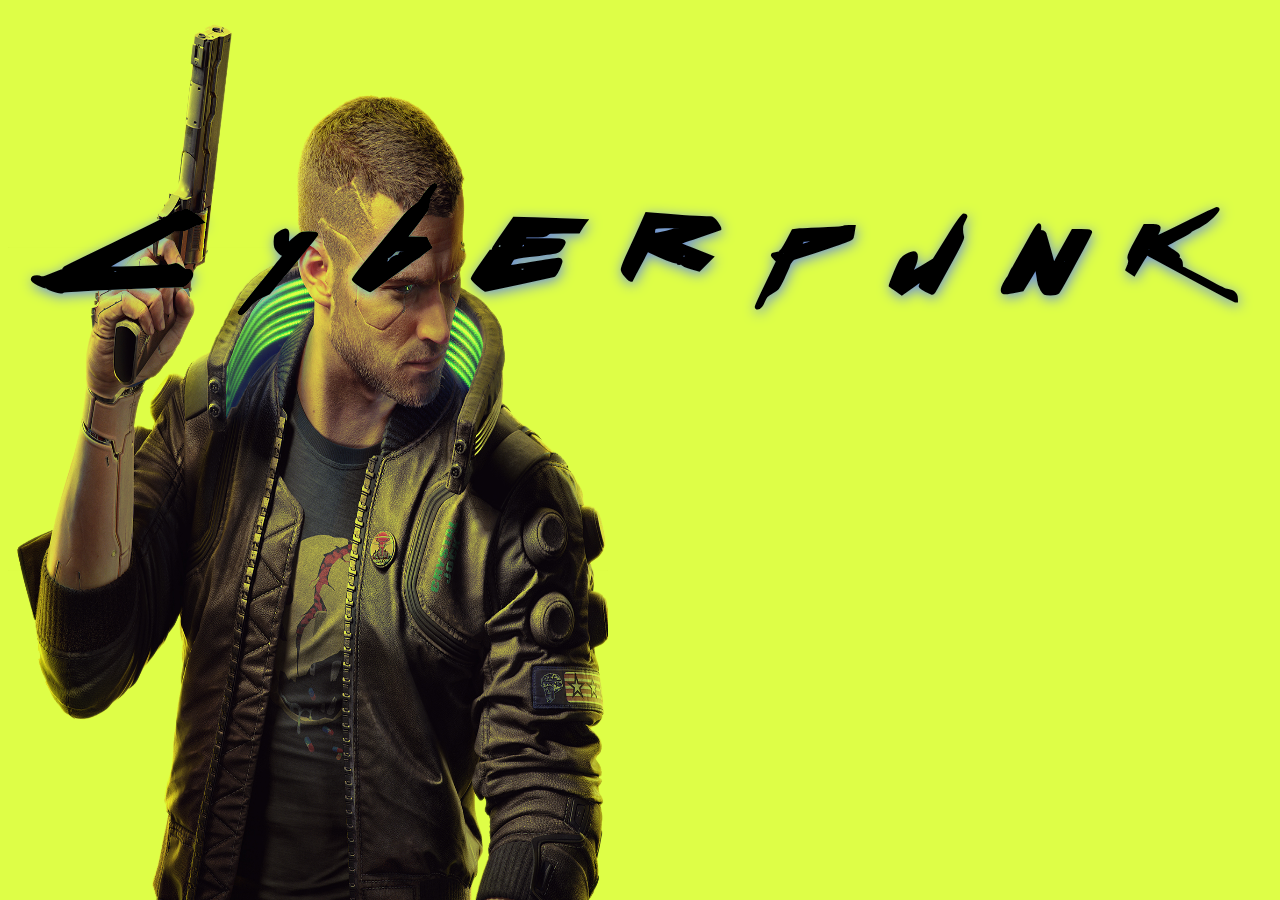
==== index.html @ ef9cce47 "reaching the goal of the counter and adding the style" ====
<!DOCTYPE html>
<html lang="en">
<head>
 <meta charset="UTF-8">
 <meta name="viewport" content="width=device-width, initial-scale=1.0">
 <meta http-equiv="X-UA-Compatible" content="ie=edge">
 <title>Countdown</title>
 <link rel='stylesheet' href='style.css' />
</head>
<body>
    <div class="container">
     <h1 class='countDownTitle'>Cyberpunk</h1> 
      <h3 id='countDownResolved' class='countDown'></h3>
    </div>
     <img src="./character.png" alt="main">
  <script src="script.js"></script>
  
</body>
</html>
---- style.css ----
* {
  margin: none;
  padding: none;
  box-sizing: border-box;
}

@font-face {
  font-family:cyber;
  src: url('./Cyberpunk.otf');
}

::selection{
  background:#defe47;
}

body{
 background:#defe47;
}

.container{
   max-width: 1400px;
   height: auto;
   
   padding: 1rem;
   margin: auto;
   
} 

.countDownTitle{
   text-align: center;
   font-size:10rem;
   font-family: cyber;
   text-shadow:1px 3px 13px #688cdf;
   letter-spacing: 20px;
}

.countDown{
 text-align: center;
 font-size:4rem;
 font-family: sans-serif;
 text-shadow:1px 3px 13px #688cdf;
 letter-spacing: 30px;
} 

img{
 width: 600px;
 height: 900px;
 position: absolute;
 bottom:0; 
 mix-blend-mode: darken;
}
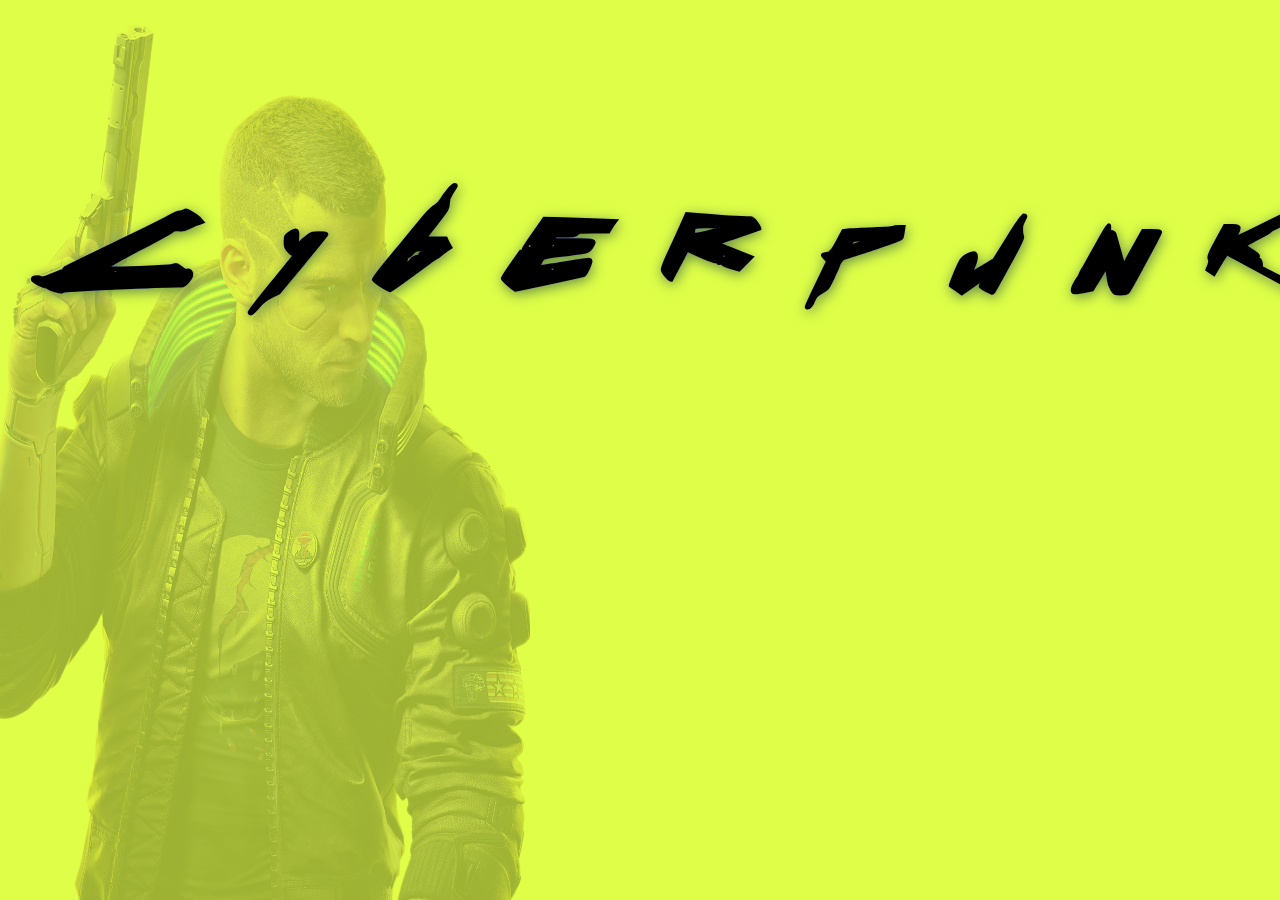
==== commit 56fe5d7b: "finishing" ====
--- a/index.html
+++ b/index.html
@@ -11,9 +11,8 @@
     <div class="container">
      <h1 class='countDownTitle'>Cyberpunk</h1> 
       <h3 id='countDownResolved' class='countDown'></h3>
+     <img class='mainImg' src="./images/character.png" alt="main">
     </div>
-     <img src="./character.png" alt="main">
   <script src="script.js"></script>
-  
 </body>
 </html>--- a/style.css
+++ b/style.css
@@ -5,47 +5,67 @@
 }
 
 @font-face {
-  font-family:cyber;
-  src: url('./Cyberpunk.otf');
+  font-family: cyber;
+  src: url("./fonts/Cyberpunk.otf");
 }
 
-::selection{
-  background:#defe47;
+::selection {
+  background: #defe47;
 }
 
-body{
- background:#defe47;
+body {
+  background: #defe47;
+  mix-blend-mode: darken;
 }
 
-.container{
-   max-width: 1400px;
-   height: auto;
-   
-   padding: 1rem;
-   margin: auto;
-   
-} 
-
-.countDownTitle{
-   text-align: center;
-   font-size:10rem;
-   font-family: cyber;
-   text-shadow:1px 3px 13px #688cdf;
-   letter-spacing: 20px;
+.container {
+  max-width: 2000px;
+  height: auto;
+  padding: 1rem;
+  margin: auto;
+  
 }
 
-.countDown{
- text-align: center;
- font-size:4rem;
- font-family: sans-serif;
- text-shadow:1px 3px 13px #688cdf;
- letter-spacing: 30px;
-} 
+.countDownTitle {
+  text-align: center;
+  font-size: 10rem;
+  font-family: cyber;
+  text-shadow: 1px 3px 13px #688cdf;
+  letter-spacing: 30px;
+}
 
-img{
- width: 600px;
- height: 900px;
- position: absolute;
- bottom:0; 
- mix-blend-mode: darken;
-}+.countDown {
+  text-align: center;
+  font-size: 4rem;
+  font-family: cyber;
+  letter-spacing: 30px;
+  margin-top: -70px;
+  color:#202020;
+ }
+
+.mainImg {
+  max-width: 600px;
+  height: 900px;
+  position: absolute;
+  bottom: 0;
+  left: -70px;
+  z-index: -1;
+  opacity: 0.3;
+}
+
+ 
+@media only screen and (max-width:600px){
+ .countDownTitle{
+  font-size:2rem;
+ }
+ .countDown{
+  font-size:3rem;
+  margin-top:30px;
+  letter-spacing: .2rem;
+ }
+
+ .mainImg{
+  display: none;
+ }
+}
+
